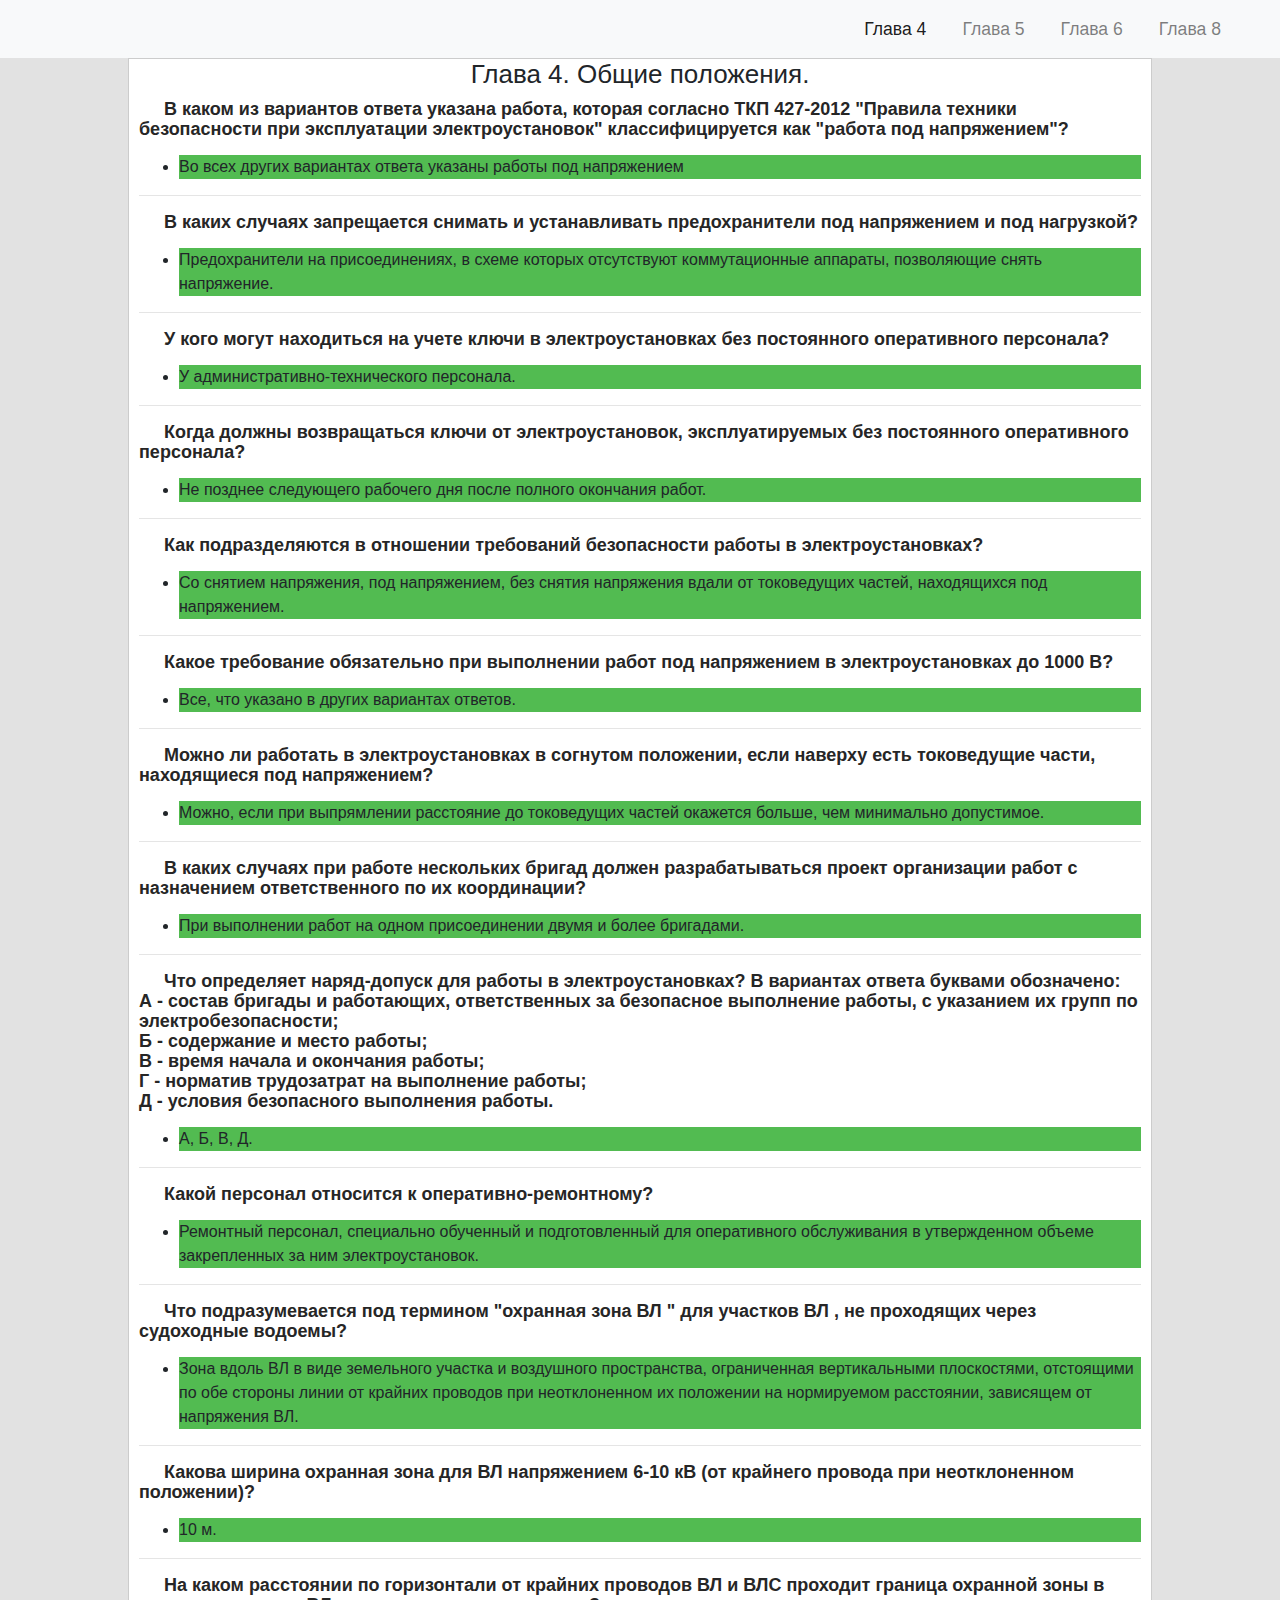
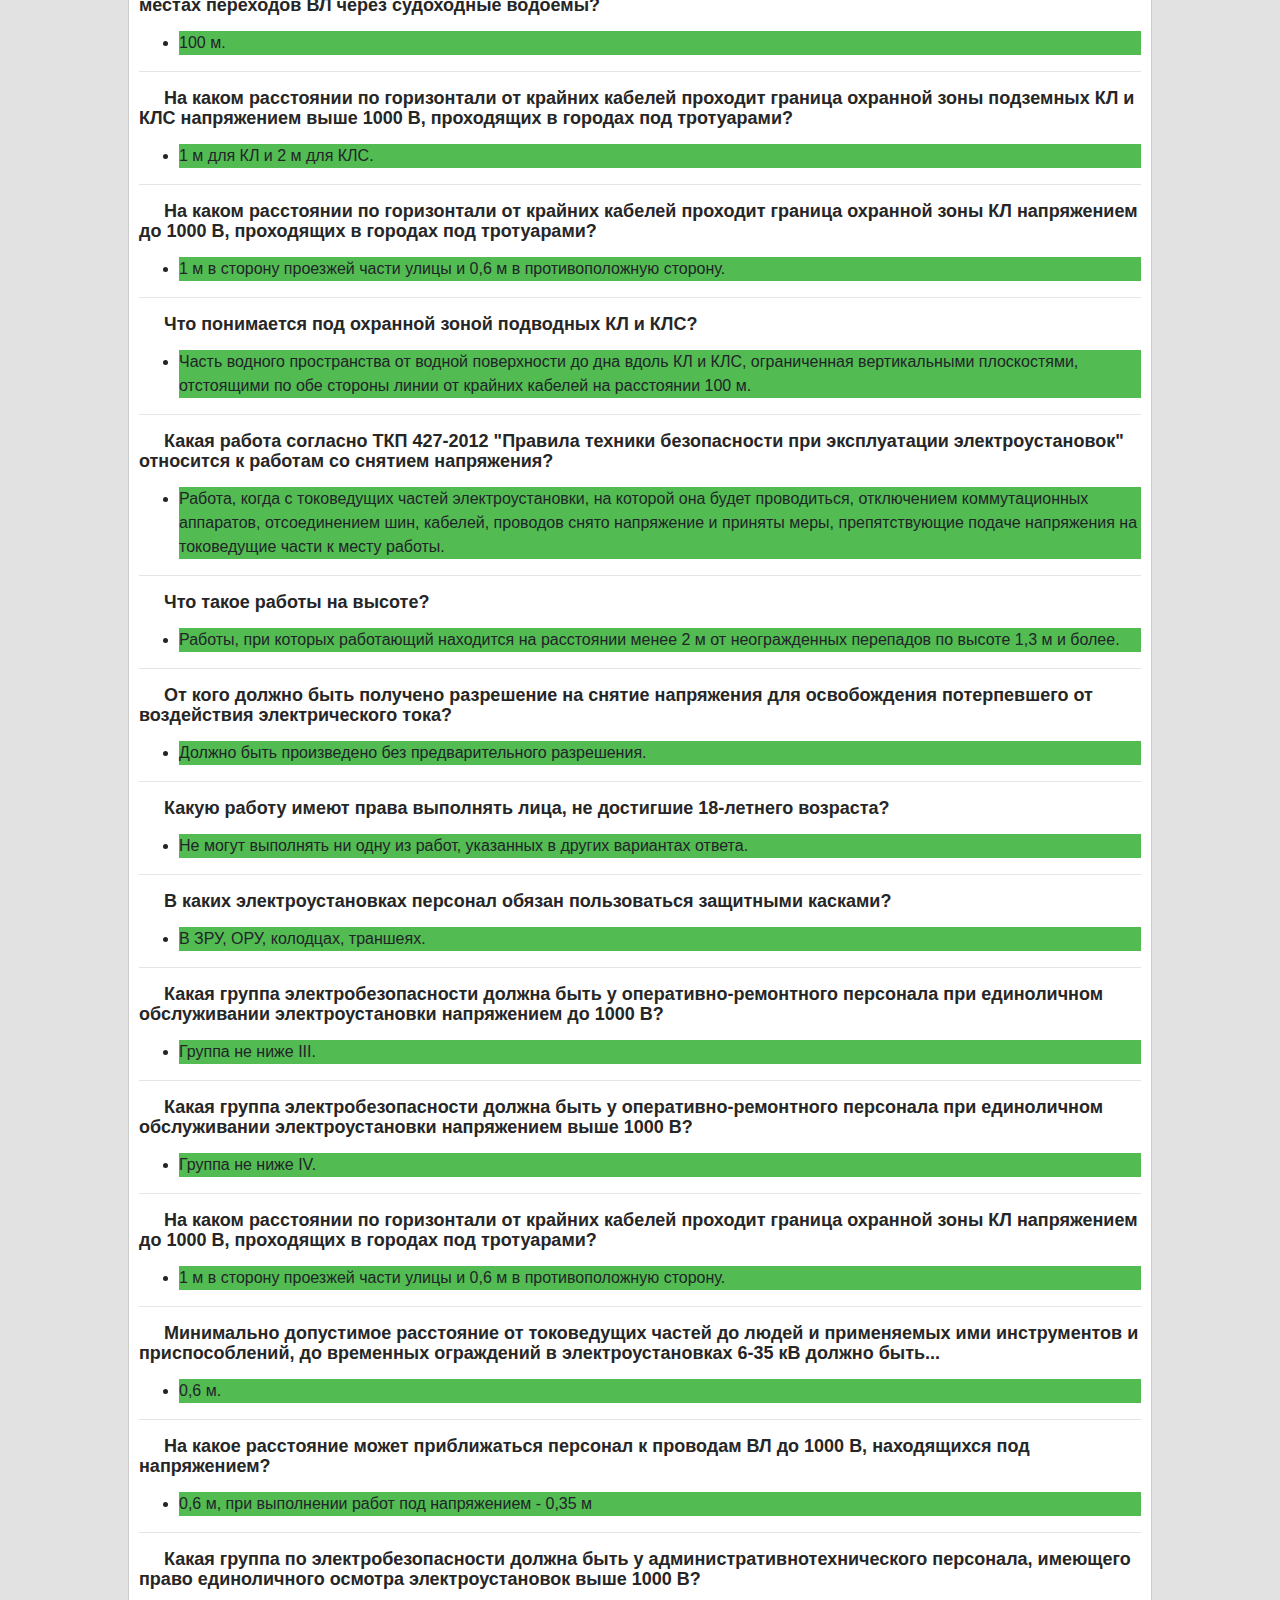
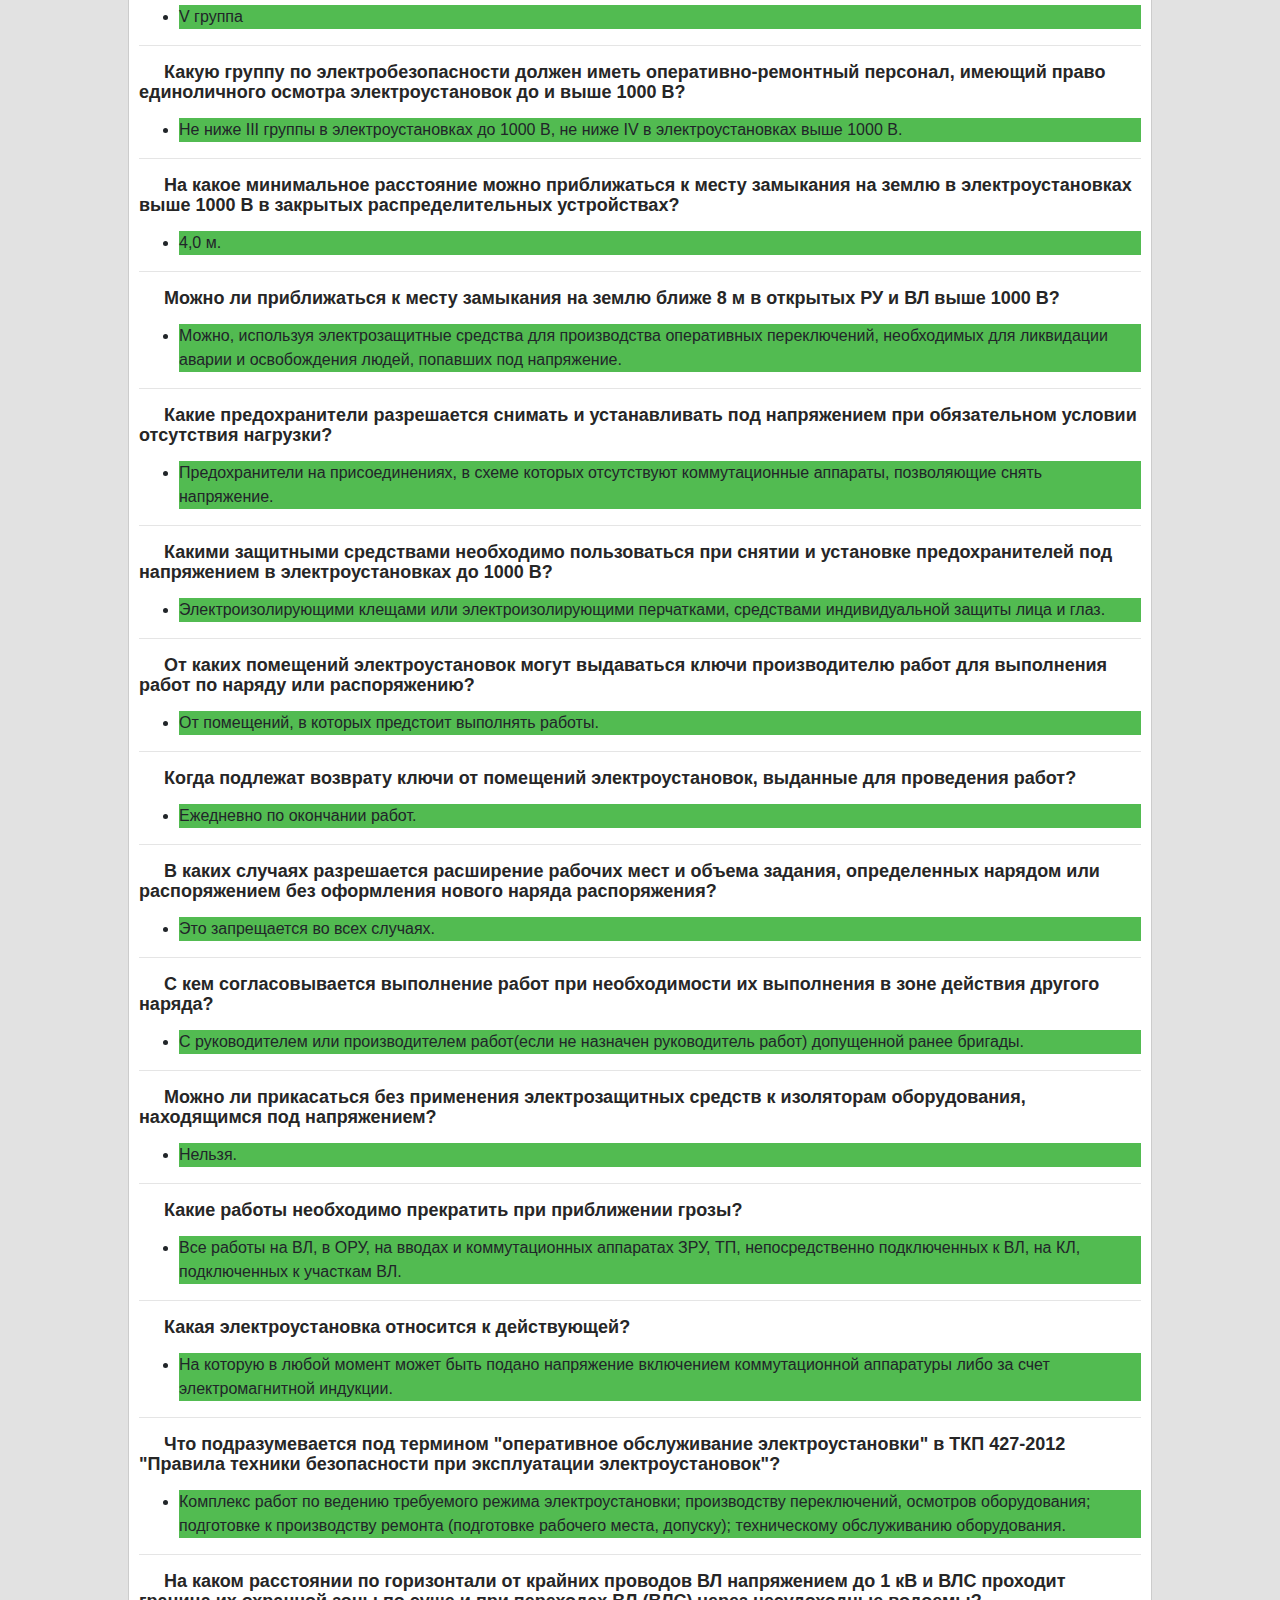
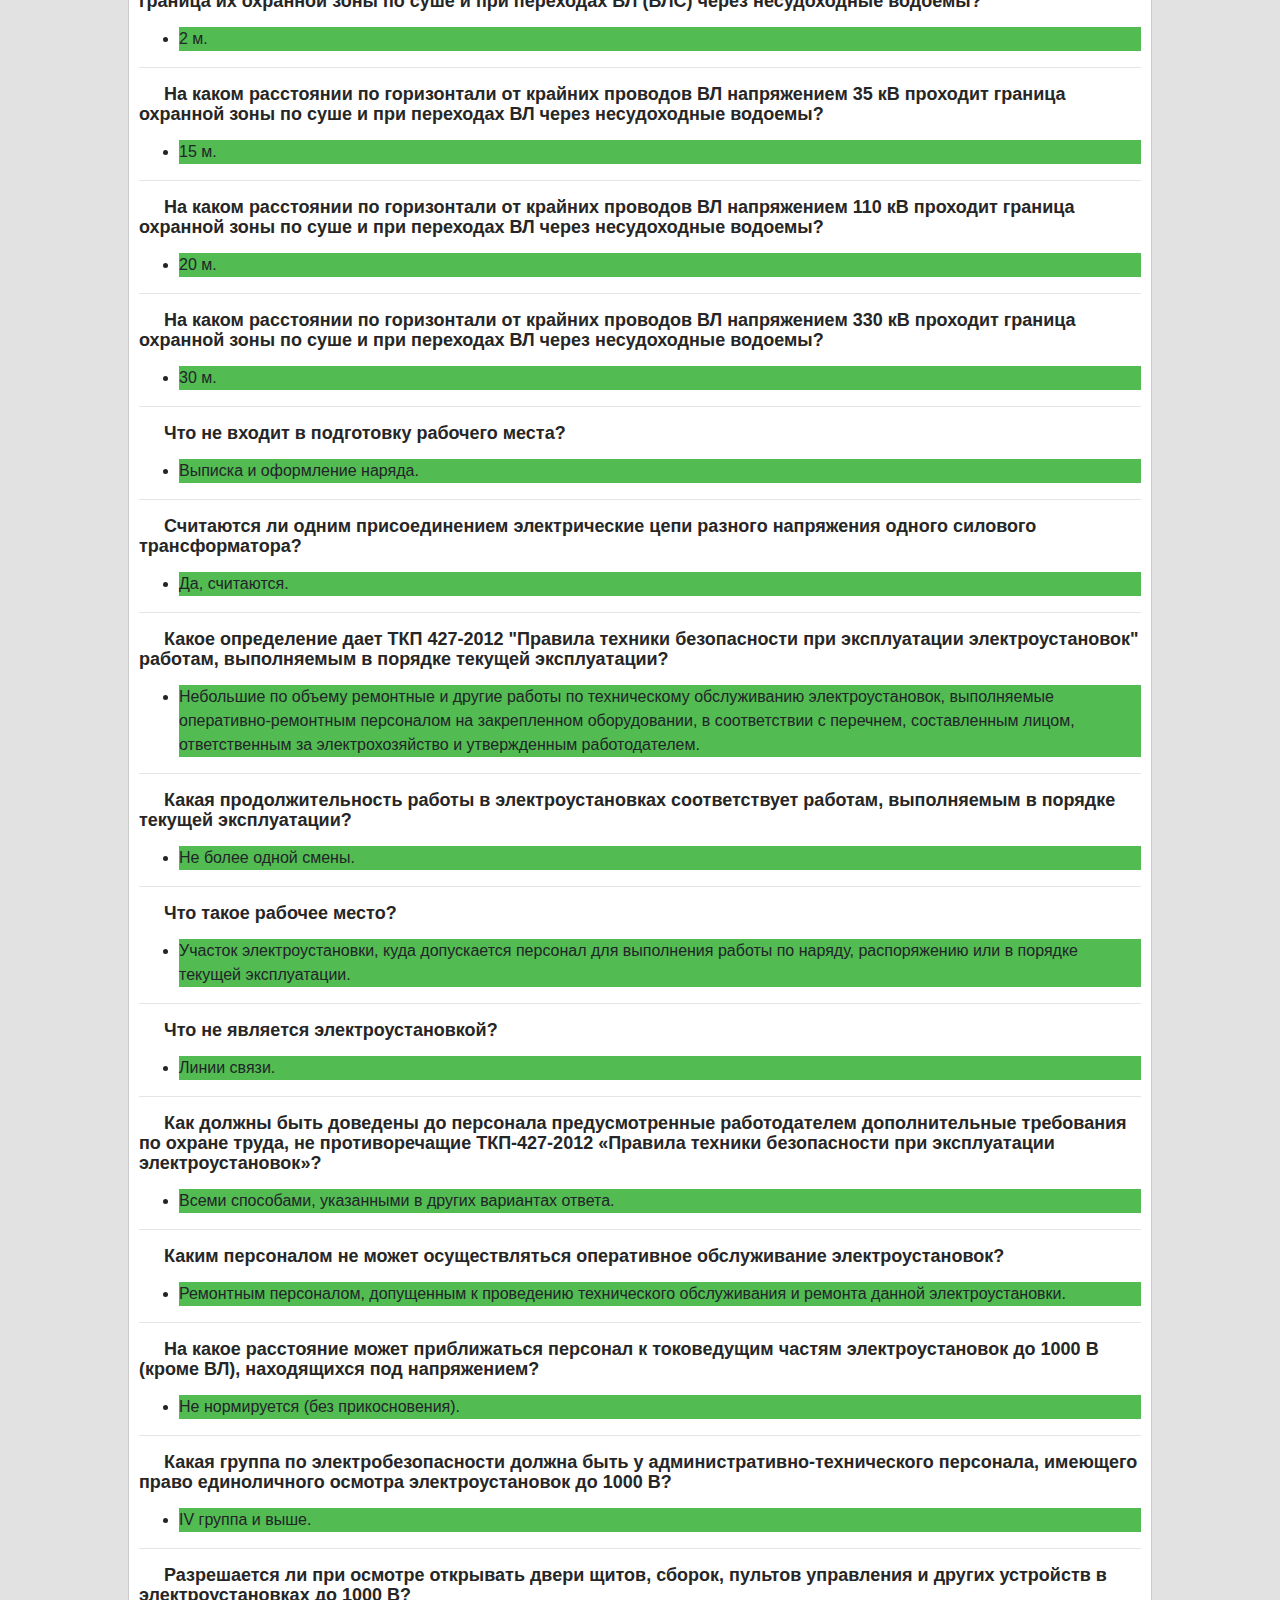
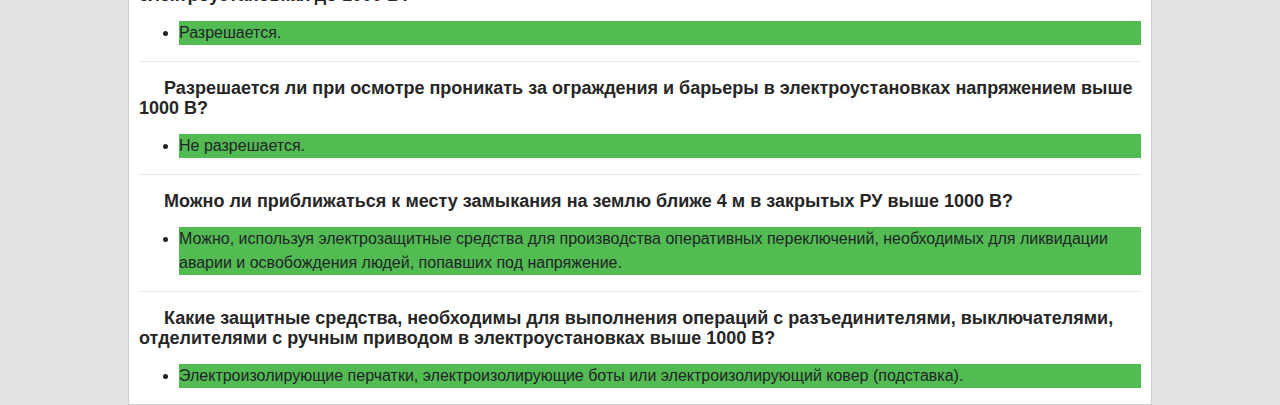
==== index.html @ 322449b3 "add html pages and stylesheets" ====
<!DOCTYPE html>
<html lang="ru">
<head>
  <meta charset="UTF-8">
  <meta name="viewport" content="width=device-width, initial-scale=1.0">
  <meta http-equiv="X-UA-Compatible" content="ie=edge">
  <link rel="stylesheet" href="https://stackpath.bootstrapcdn.com/bootstrap/4.4.1/css/bootstrap.min.css">
  <script src="https://code.jquery.com/jquery-3.4.1.slim.min.js" integrity="sha384-J6qa4849blE2+poT4WnyKhv5vZF5SrPo0iEjwBvKU7imGFAV0wwj1yYfoRSJoZ+n" crossorigin="anonymous"></script>
  <script src="https://cdn.jsdelivr.net/npm/popper.js@1.16.0/dist/umd/popper.min.js" integrity="sha384-Q6E9RHvbIyZFJoft+2mJbHaEWldlvI9IOYy5n3zV9zzTtmI3UksdQRVvoxMfooAo" crossorigin="anonymous"></script>
  <script src="https://stackpath.bootstrapcdn.com/bootstrap/4.4.1/js/bootstrap.min.js" integrity="sha384-wfSDF2E50Y2D1uUdj0O3uMBJnjuUD4Ih7YwaYd1iqfktj0Uod8GCExl3Og8ifwB6" crossorigin="anonymous"></script>
  <link rel="stylesheet" href="style.css" type="text/css">
  <title>ТКП-427</title>
</head>
<body>
  <nav class="navbar navbar-expand-lg navbar-light bg-light sticky-top">
    <div class="container-fluid">
      <button class="navbar-toggler" type="button" data-toggle="collapse" data-target="#navbarResponsive">
        <span class="navbar-toggler-icon"></span>
      </button>
      <div class="collapse navbar-collapse" id="navbarResponsive">
        <ul class="navbar-nav ml-auto">
          <li class="nav-item">
            <a href="index.html" class="nav-link active">Глава 4</a>
          </li>
          <li class="nav-item">
            <a href="tkp_5.html" class="nav-link">Глава 5</a>
          </li>
          <li class="nav-item">
            <a href="tkp_6.html" class="nav-link">Глава 6</a>
          </li> 
          <li class="nav-item">
            <a href="tkp_8.html" class="nav-link">Глава 8</a>
          </li>                           
        </ul>
      </div>
    </div>
  </nav>
  <title>ТКП-427</title>
</head>
<body>
  <div class="body">
    <h2>Глава 4. Общие положения.</h2>
    <div class="question">
      <p>В каком из вариантов ответа указана работа, которая согласно ТКП 427-2012 "Правила техники безопасности при эксплуатации электроустановок" классифицируется как "работа под напряжением"?</p>
      <ul>
        <li class='true_answer'>Во всех других вариантах ответа указаны работы под напряжением</li>
      </ul>
    </div>
    <hr>
    <div class="question">
      <p>В каких случаях запрещается снимать и устанавливать предохранители под напряжением и под нагрузкой?</p>
      <ul>
        <li class='true_answer'>Предохранители на присоединениях, в схеме которых отсутствуют коммутационные аппараты, позволяющие снять напряжение.</li>
      </ul>
    </div>
    <hr>
    <div class="question">
      <p>У кого могут находиться на учете ключи в электроустановках без постоянного оперативного персонала?</p>
      <ul>
        <li class='true_answer'>У административно-технического персонала.</li>
      </ul>
    </div>
    <hr>
    <div class="question">
      <p>Когда должны возвращаться ключи от электроустановок, эксплуатируемых без постоянного оперативного персонала?</p>
      <ul>
        <li class='true_answer'>Не позднее следующего рабочего дня после полного окончания работ.</li>
      </ul>
    </div>
    <hr>
    <div class="question">
      <p>Как подразделяются в отношении требований безопасности работы в электроустановках?</p>
      <ul>
        <li class='true_answer'>Со снятием напряжения, под напряжением, без снятия напряжения вдали от токоведущих частей, находящихся под напряжением.</li>
      </ul>
    </div>
    <hr>
    <div class="question">
      <p>Какое требование обязательно при выполнении работ под напряжением в электроустановках до 1000 В?</p>
      <ul>
        <li class='true_answer'>Все, что указано в других вариантах ответов.</li>
      </ul>
    </div>
    <hr>
    <div class="question">
      <p>Можно ли работать в электроустановках в согнутом положении, если наверху есть токоведущие части, находящиеся под напряжением?</p>
      <ul>
        <li class='true_answer'>Можно, если при выпрямлении расстояние до токоведущих частей окажется больше, чем минимально допустимое.</li>
      </ul>
    </div>
    <hr>
    <div class="question">
      <p>В каких случаях при работе нескольких бригад должен разрабатываться проект организации работ с назначением ответственного по их координации?</p>
      <ul>
        <li class='true_answer'>При выполнении работ на одном присоединении двумя и более бригадами.</li>
      </ul>
    </div>
    <hr>
    <div class="question">
      <p>Что определяет наряд-допуск для работы в электроустановках?
В вариантах ответа буквами обозначено: <br>А - состав бригады и работающих, ответственных за безопасное выполнение работы, с указанием их групп по электробезопасности; <br>Б - содержание и место работы; <br>В - время начала и окончания работы; <br>Г - норматив трудозатрат на выполнение работы; <br>Д - условия безопасного выполнения работы.</p>
      <ul>
        <li class='true_answer'>А, Б, В, Д.</li>
      </ul>
    </div>
    <hr>
    <div class="question">
      <p>Какой персонал относится к оперативно-ремонтному?</p>
      <ul>
        <li class='true_answer'>Ремонтный персонал, специально обученный и подготовленный для оперативного обслуживания в утвержденном объеме закрепленных за ним электроустановок.</li>
      </ul>
    </div>
    <hr>
    <div class="question">
      <p>Что подразумевается под термином "охранная зона ВЛ " для участков ВЛ , не проходящих через судоходные водоемы?</p>
      <ul>
        <li class='true_answer'>Зона вдоль ВЛ в виде земельного участка и воздушного пространства, ограниченная вертикальными плоскостями, отстоящими по обе стороны линии от крайних проводов при неотклоненном их положении на нормируемом расстоянии, зависящем от напряжения ВЛ.</li>
      </ul>
    </div>
    <hr>
    <div class="question">
      <p>Какова ширина охранная зона для ВЛ напряжением 6-10 кВ (от крайнего провода при неотклоненном положении)?</p>
      <ul>
        <li class='true_answer'>10 м.</li>
      </ul>
    </div>
    <hr>
    <div class="question">
      <p>На каком расстоянии по горизонтали от крайних проводов ВЛ и ВЛС проходит граница охранной зоны в местах переходов ВЛ через судоходные водоемы?</p>
      <ul>
        <li class='true_answer'>100 м.</li>
      </ul>
    </div>
    <hr>
    <div class="question">
      <p>На каком расстоянии по горизонтали от крайних кабелей проходит граница охранной зоны подземных КЛ и КЛС напряжением выше 1000 В, проходящих в городах под тротуарами?</p>
      <ul>
        <li class='true_answer'>1 м для КЛ и 2 м для КЛС.</li>
      </ul>
    </div>
    <hr>
    <div class="question">
      <p>На каком расстоянии по горизонтали от крайних кабелей проходит граница охранной зоны КЛ напряжением до 1000 В, проходящих в городах под тротуарами?</p>
      <ul>
        <li class='true_answer'>1 м в сторону проезжей части улицы и 0,6 м в противоположную сторону.</li>
      </ul>
    </div>
    <hr>
    <div class="question">
      <p>Что понимается под охранной зоной подводных КЛ и КЛС?</p>
      <ul>
        <li class='true_answer'>Часть водного пространства от водной поверхности до дна вдоль КЛ и КЛС, ограниченная вертикальными плоскостями, отстоящими по обе стороны линии от крайних кабелей на расстоянии 100 м.</li>
      </ul>
    </div>
    <hr>
    <div class="question">
      <p>Какая работа согласно ТКП 427-2012 "Правила техники безопасности при эксплуатации электроустановок" относится к работам со снятием напряжения?</p>
      <ul>
        <li class='true_answer'>Работа, когда с токоведущих частей электроустановки, на которой она будет проводиться, отключением коммутационных аппаратов, отсоединением шин, кабелей, проводов снято напряжение и приняты меры, препятствующие подаче напряжения на токоведущие части к месту работы.</li>
      </ul>
    </div>
    <hr>
    <div class="question">
      <p>Что такое работы на высоте?</p>
      <ul>
        <li class='true_answer'>Работы, при которых работающий находится на расстоянии менее 2 м от неогражденных перепадов по высоте 1,3 м и более.</li>
      </ul>
    </div>
    <hr>
    <div class="question">
      <p>От кого должно быть получено разрешение на снятие напряжения для освобождения потерпевшего от воздействия электрического тока?</p>
      <ul>
        <li class='true_answer'>Должно быть произведено без предварительного разрешения.</li>
      </ul>
    </div>
    <hr>
    <div class="question">
      <p>Какую работу имеют права выполнять лица, не достигшие 18-летнего возраста?</p>
      <ul>
        <li class='true_answer'>Не могут выполнять ни одну из работ, указанных в других вариантах ответа.</li>
      </ul>
    </div>
    <hr>
    <div class="question">
      <p>В каких электроустановках персонал обязан пользоваться защитными касками?</p>
      <ul>
        <li class='true_answer'>В ЗРУ, ОРУ, колодцах, траншеях.</li>
      </ul>
    </div>
    <hr>
    <div class="question">
      <p>Какая группа электробезопасности должна быть у оперативно-ремонтного персонала при единоличном обслуживании электроустановки напряжением до 1000 В?</p>
      <ul>
        <li class='true_answer'>Группа не ниже III.</li>
      </ul>
    </div>
    <hr>
    <div class="question">
      <p>Какая группа электробезопасности должна быть у оперативно-ремонтного персонала при единоличном обслуживании электроустановки напряжением выше 1000 В?</p>
      <ul>
        <li class='true_answer'>Группа не ниже IV.</li>
      </ul>
    </div>
    <hr>
    <div class="question">
      <p>На каком расстоянии по горизонтали от крайних кабелей проходит граница охранной зоны КЛ напряжением до 1000 В, проходящих в городах под тротуарами?</p>
      <ul>
        <li class='true_answer'>1 м в сторону проезжей части улицы и 0,6 м в противоположную сторону.</li>
      </ul>
    </div>
    <hr>
    <div class="question">
      <p>Минимально допустимое расстояние от токоведущих частей до людей и применяемых ими инструментов и приспособлений, до временных ограждений в электроустановках 6-35 кВ должно быть...</p>
      <ul>
        <li class='true_answer'>0,6 м.</li>
      </ul>
    </div>
    <hr>
    <div class="question">
      <p>На какое расстояние может приближаться персонал к проводам ВЛ до 1000 В, находящихся под напряжением?</p>
      <ul>
        <li class='true_answer'>0,6 м, при выполнении работ под напряжением - 0,35 м</li>
      </ul>
    </div>
    <hr>
    <div class="question">
      <p>Какая группа по электробезопасности должна быть у административнотехнического персонала, имеющего право единоличного осмотра электроустановок выше 1000 В?</p>
      <ul>
        <li class='true_answer'>V группа</li>
      </ul>
    </div>
    <hr>
    <div class="question">
      <p>Какую группу по электробезопасности должен иметь оперативно-ремонтный персонал, имеющий право единоличного осмотра электроустановок до и выше 1000 В?</p>
      <ul>
        <li class='true_answer'>Не ниже III группы в электроустановках до 1000 В, не ниже IV в электроустановках выше 1000 В.</li>
      </ul>
    </div>
    <hr>
    <div class="question">
      <p>На какое минимальное расстояние можно приближаться к месту замыкания на землю в электроустановках выше 1000 В в закрытых распределительных устройствах?</p>
      <ul>
        <li class='true_answer'>4,0 м.</li>
      </ul>
    </div>
    <hr>
    <div class="question">
      <p>Можно ли приближаться к месту замыкания на землю ближе 8 м в открытых РУ и ВЛ выше 1000 В?</p>
      <ul>
        <li class='true_answer'>Можно, используя электрозащитные средства для производства оперативных переключений, необходимых для ликвидации аварии и освобождения людей, попавших под напряжение.</li>
      </ul>
    </div>
    <hr>
    <div class="question">
      <p>Какие предохранители разрешается снимать и устанавливать под напряжением при обязательном условии отсутствия нагрузки?</p>
      <ul>
        <li class='true_answer'>Предохранители на присоединениях, в схеме которых отсутствуют коммутационные аппараты, позволяющие снять напряжение.</li>
      </ul>
    </div>
    <hr>
    <div class="question">
      <p>Какими защитными средствами необходимо пользоваться при снятии и установке предохранителей под напряжением в электроустановках до 1000 В?</p>
      <ul>
        <li class='true_answer'>Электроизолирующими клещами или электроизолирующими перчатками, средствами индивидуальной защиты лица и глаз.</li>
      </ul>
    </div>
    <hr>
    <div class="question">
      <p>От каких помещений электроустановок могут выдаваться ключи производителю работ для выполнения работ по наряду или распоряжению?</p>
      <ul>
        <li class='true_answer'>От помещений, в которых предстоит выполнять работы.</li>
      </ul>
    </div>
    <hr>
    <div class="question">
      <p>Когда подлежат возврату ключи от помещений электроустановок, выданные для проведения работ?</p>
      <ul>
        <li class='true_answer'>Ежедневно по окончании работ.</li>
      </ul>
    </div>
    <hr>
    <div class="question">
      <p>В каких случаях разрешается расширение рабочих мест и объема задания, определенных нарядом или распоряжением без оформления нового наряда распоряжения?</p>
      <ul>
        <li class='true_answer'>Это запрещается во всех случаях.</li>
      </ul>
    </div>
    <hr>
    <div class="question">
      <p>С кем согласовывается выполнение работ при необходимости их выполнения в зоне действия другого наряда?</p>
      <ul>
        <li class='true_answer'>С руководителем или производителем работ(если не назначен руководитель работ) допущенной ранее бригады.</li>
      </ul>
    </div>
    <hr>
    <div class="question">
      <p>Можно ли прикасаться без применения электрозащитных средств к изоляторам оборудования, находящимся под напряжением?</p>
      <ul>
        <li class='true_answer'>Нельзя.</li>
      </ul>
    </div>
    <hr>
    <div class="question">
      <p>Какие работы необходимо прекратить при приближении грозы?</p>
      <ul>
        <li class='true_answer'>Все работы на ВЛ, в ОРУ, на вводах и коммутационных аппаратах ЗРУ, ТП, непосредственно подключенных к ВЛ, на КЛ, подключенных к участкам ВЛ.</li>
      </ul>
    </div>
    <hr>
    <div class="question">
      <p>Какая электроустановка относится к действующей?</p>
      <ul>
        <li class='true_answer'>На которую в любой момент может быть подано напряжение включением коммутационной аппаратуры либо за счет электромагнитной индукции.</li>
      </ul>
    </div>
    <hr>
    <div class="question">
      <p>Что подразумевается под термином "оперативное обслуживание электроустановки" в ТКП 427-2012 "Правила техники безопасности при эксплуатации электроустановок"?</p>
      <ul>
        <li class='true_answer'>Комплекс работ по ведению требуемого режима электроустановки; производству переключений, осмотров оборудования; подготовке к производству ремонта (подготовке рабочего места, допуску); техническому обслуживанию оборудования.</li>
      </ul>
    </div>
    <hr>
    <div class="question">
      <p>На каком расстоянии по горизонтали от крайних проводов ВЛ напряжением до 1 кВ и ВЛС проходит граница их охранной зоны по суше и при переходах ВЛ (ВЛС) через несудоходные водоемы?</p>
      <ul>
        <li class='true_answer'>2 м.</li>
      </ul>
    </div>
    <hr>
    <div class="question">
      <p>На каком расстоянии по горизонтали от крайних проводов ВЛ напряжением 35 кВ проходит граница охранной зоны по суше и при переходах ВЛ через несудоходные водоемы?</p>
      <ul>
        <li class='true_answer'>15 м.</li>
      </ul>
    </div>
    <hr>
    <div class="question">
      <p>На каком расстоянии по горизонтали от крайних проводов ВЛ напряжением 110 кВ проходит граница охранной зоны по суше и при переходах ВЛ через несудоходные водоемы?</p>
      <ul>
        <li class='true_answer'>20 м.</li>
      </ul>
    </div>
    <hr>
        <div class="question">
      <p>На каком расстоянии по горизонтали от крайних проводов ВЛ напряжением 330 кВ проходит граница охранной зоны по суше и при переходах ВЛ через несудоходные водоемы?</p>
      <ul>
        <li class='true_answer'>30 м.</li>
      </ul>
    </div>
    <hr>
        <div class="question">
      <p>Что не входит в подготовку рабочего места?</p>
      <ul>
        <li class='true_answer'>Выписка и оформление наряда.</li>
      </ul>
    </div>
    <hr>
        <div class="question">
      <p>Считаются ли одним присоединением электрические цепи разного напряжения одного силового трансформатора?</p>
      <ul>
        <li class='true_answer'>Да, считаются.</li>
      </ul>
    </div>
    <hr>
        <div class="question">
      <p>Какое определение дает ТКП 427-2012 "Правила техники безопасности при эксплуатации электроустановок" работам, выполняемым в порядке текущей эксплуатации?</p>
      <ul>
        <li class='true_answer'>Небольшие по объему ремонтные и другие работы по техническому обслуживанию электроустановок, выполняемые оперативно-ремонтным персоналом на закрепленном оборудовании, в соответствии с перечнем, составленным лицом, ответственным за электрохозяйство и утвержденным работодателем.</li>
      </ul>
    </div>
    <hr>
        <div class="question">
      <p>Какая продолжительность работы в электроустановках соответствует работам, выполняемым в порядке текущей эксплуатации?</p>
      <ul>
        <li class='true_answer'>Не более одной смены.</li>
      </ul>
    </div>
    <hr>
        <div class="question">
      <p>Что такое рабочее место?</p>
      <ul>
        <li class='true_answer'>Участок электроустановки, куда допускается персонал для выполнения работы по наряду, распоряжению или в порядке текущей эксплуатации.</li>
      </ul>
    </div>
    <hr>
        <div class="question">
      <p>Что не является электроустановкой?</p>
      <ul>
        <li class='true_answer'>Линии связи.</li>
      </ul>
    </div>
    <hr>
        <div class="question">
      <p>Как должны быть доведены до персонала предусмотренные работодателем дополнительные требования по охране труда, не противоречащие ТКП-427-2012 «Правила техники безопасности при эксплуатации электроустановок»?</p>
      <ul>
        <li class='true_answer'>Всеми способами, указанными в других вариантах ответа.</li>
      </ul>
    </div>
    <hr>
        <div class="question">
      <p>Каким персоналом не может осуществляться оперативное обслуживание электроустановок?</p>
      <ul>
        <li class='true_answer'>Ремонтным персоналом, допущенным к проведению технического обслуживания и ремонта данной электроустановки.</li>
      </ul>
    </div>
    <hr>
        <div class="question">
      <p>На какое расстояние может приближаться персонал к токоведущим частям электроустановок до 1000 В (кроме ВЛ), находящихся под напряжением?</p>
      <ul>
        <li class='true_answer'>Не нормируется (без прикосновения).</li>
      </ul>
    </div>
    <hr>
        <div class="question">
      <p>Какая группа по электробезопасности должна быть у административно-технического персонала, имеющего право единоличного осмотра электроустановок до 1000 В?</p>
      <ul>
        <li class='true_answer'>IV группа и выше.</li>
      </ul>
    </div>
    <hr>
        <div class="question">
      <p>Разрешается ли при осмотре открывать двери щитов, сборок, пультов управления и других устройств в электроустановках до 1000 В?</p>
      <ul>
        <li class='true_answer'>Разрешается.</li>
      </ul>
    </div>
    <hr>
        <div class="question">
      <p>Разрешается ли при осмотре проникать за ограждения и барьеры в электроустановках напряжением выше 1000 В?</p>
      <ul>
        <li class='true_answer'>Не разрешается.</li>
      </ul>
    </div>
    <hr>
        <div class="question">
	      <p>Можно ли приближаться к месту замыкания на землю ближе 4 м в закрытых РУ выше 1000 В?</p>
	      <ul>
	        <li class='true_answer'>Можно, используя электрозащитные средства для производства оперативных переключений, необходимых для ликвидации аварии и освобождения людей, попавших под напряжение.</li>
	      </ul>
    	</div>
    <hr>
        <div class="question">
      <p>Какие защитные средства, необходимы для выполнения операций с разъединителями, выключателями, отделителями с ручным приводом в электроустановках выше 1000 В?</p>
      <ul>
        <li class='true_answer'>Электроизолирующие перчатки, электроизолирующие боты или электроизолирующий ковер (подставка).</li>
      </ul>
    	</div>
  </div>

</body>
</html>
---- style.css ----
body {
  font-family: Arial, Verdana, sans-serif;
  background-color: #e2e2e2;
}

.navbar-nav li {
  padding-right: 20px;
}

.nav-link {
  font-size: 1.1em !important
}

.body {
  width: 80%;
  padding: 0 10px;
  border: 1px solid #ccc;
  margin: 0 auto;
  background-color: #fff;
}

h2 {
  font-size: 26px;
  text-align: center;
}

p {
  color: #262626;
  font-size: 18px;
  font-weight: bold;
  text-indent: 25px;
  line-height: 20px;
 }

 li {
   font-size: 16px;
   line-height: 1.5;
 }

.true_answer {
  background-color: #52bb51;
}

p, li {
  text-align: left;
}
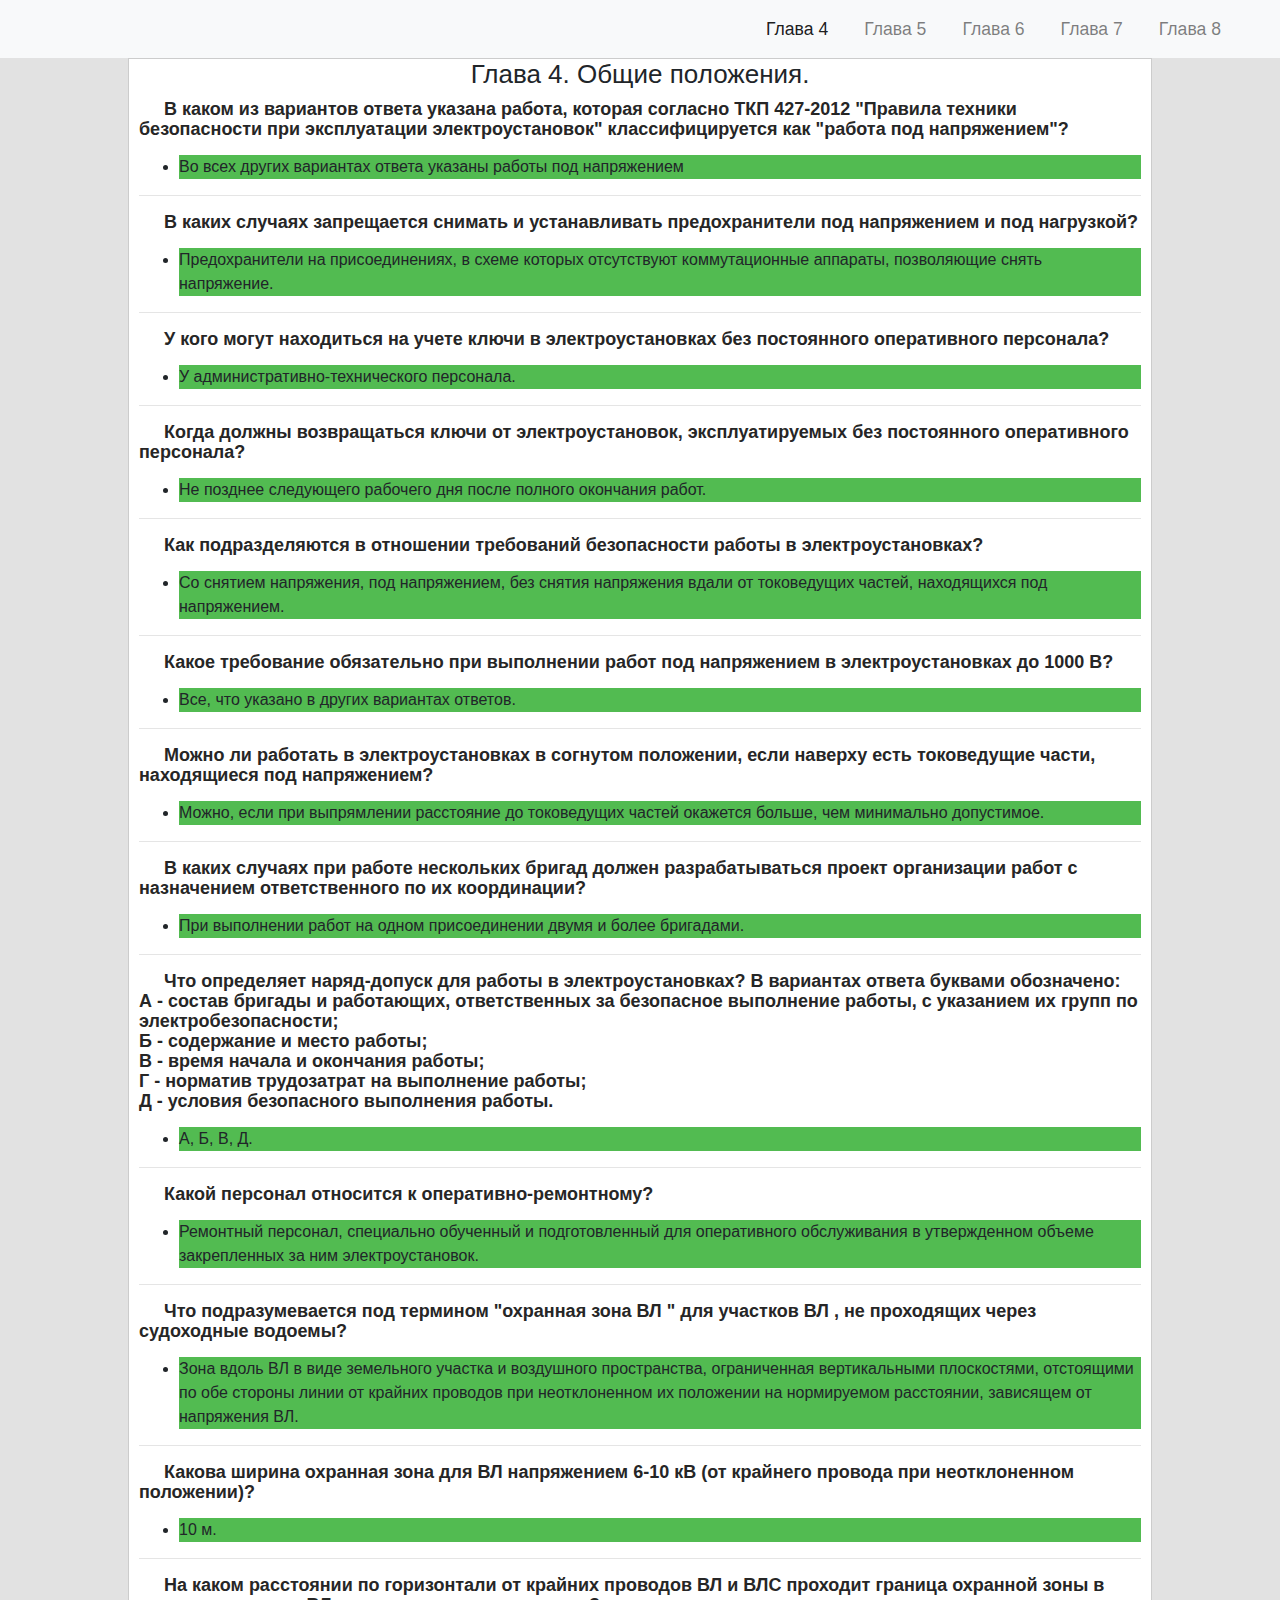
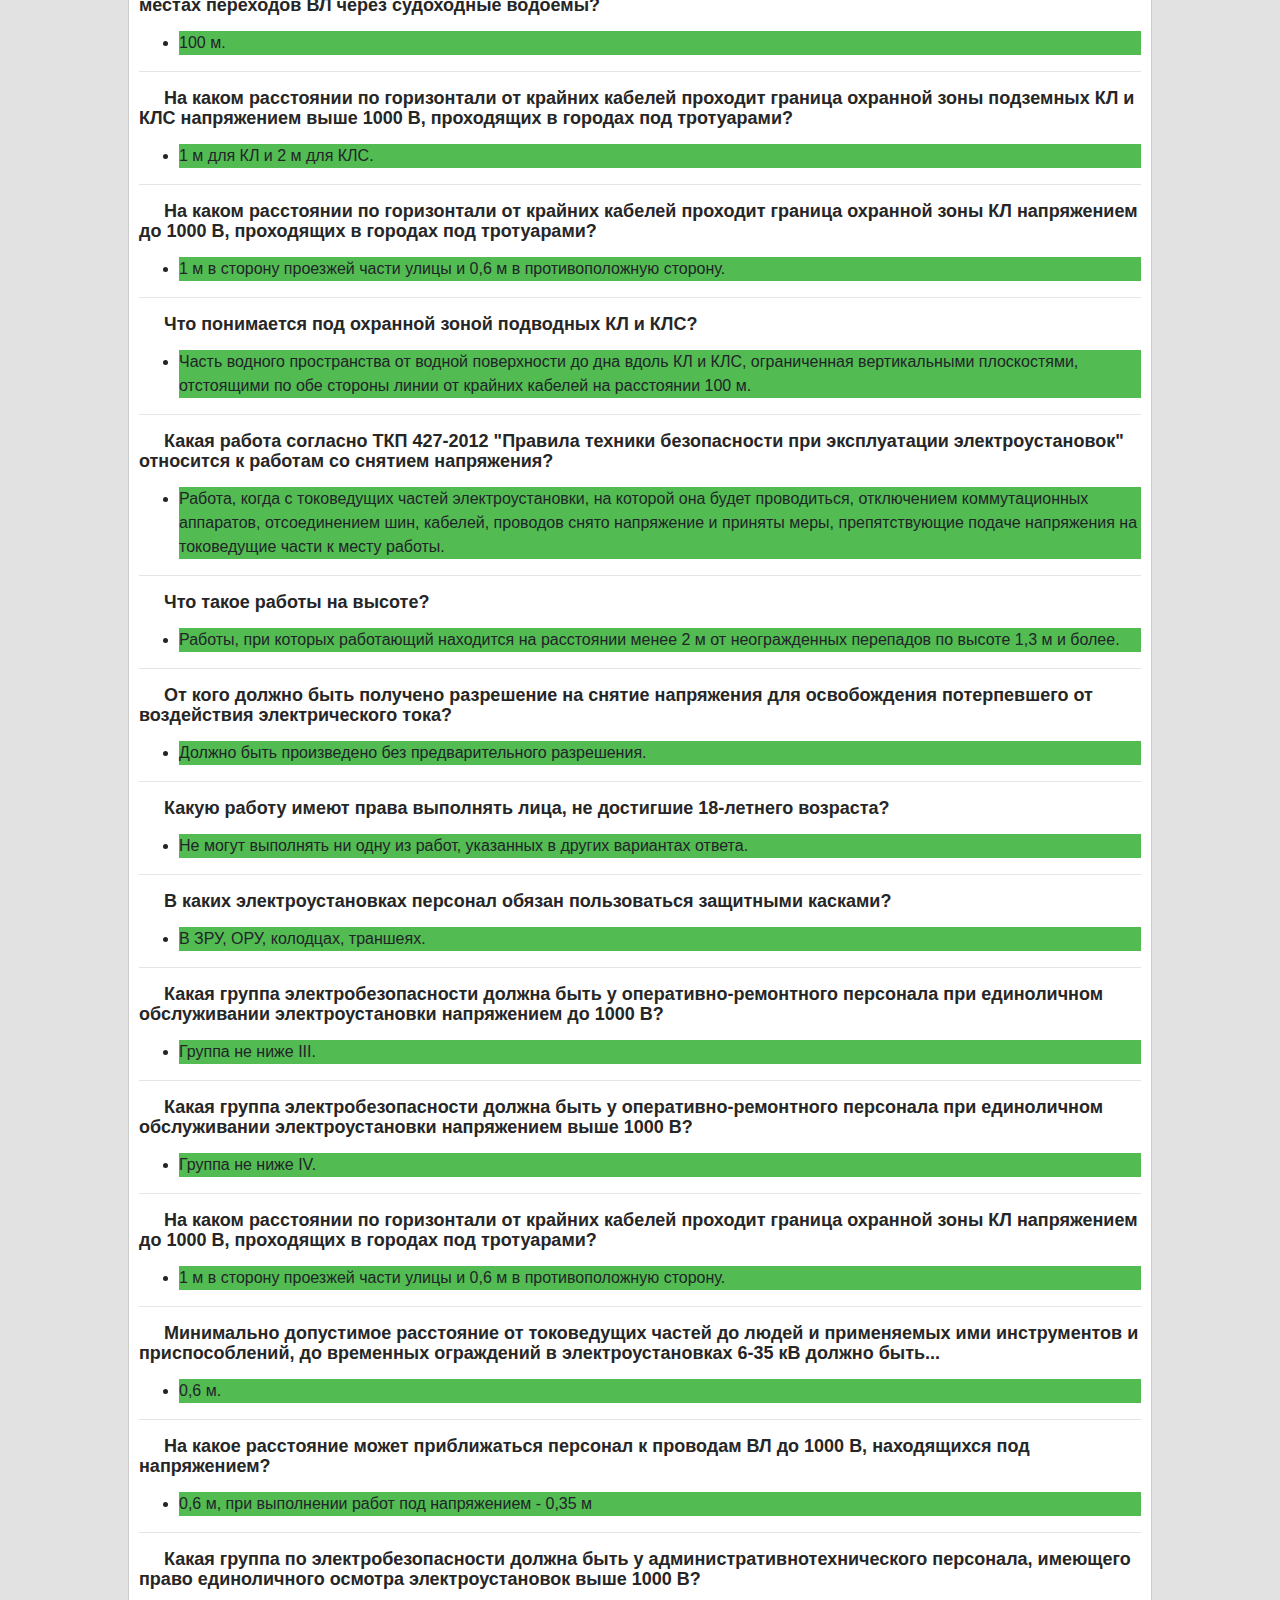
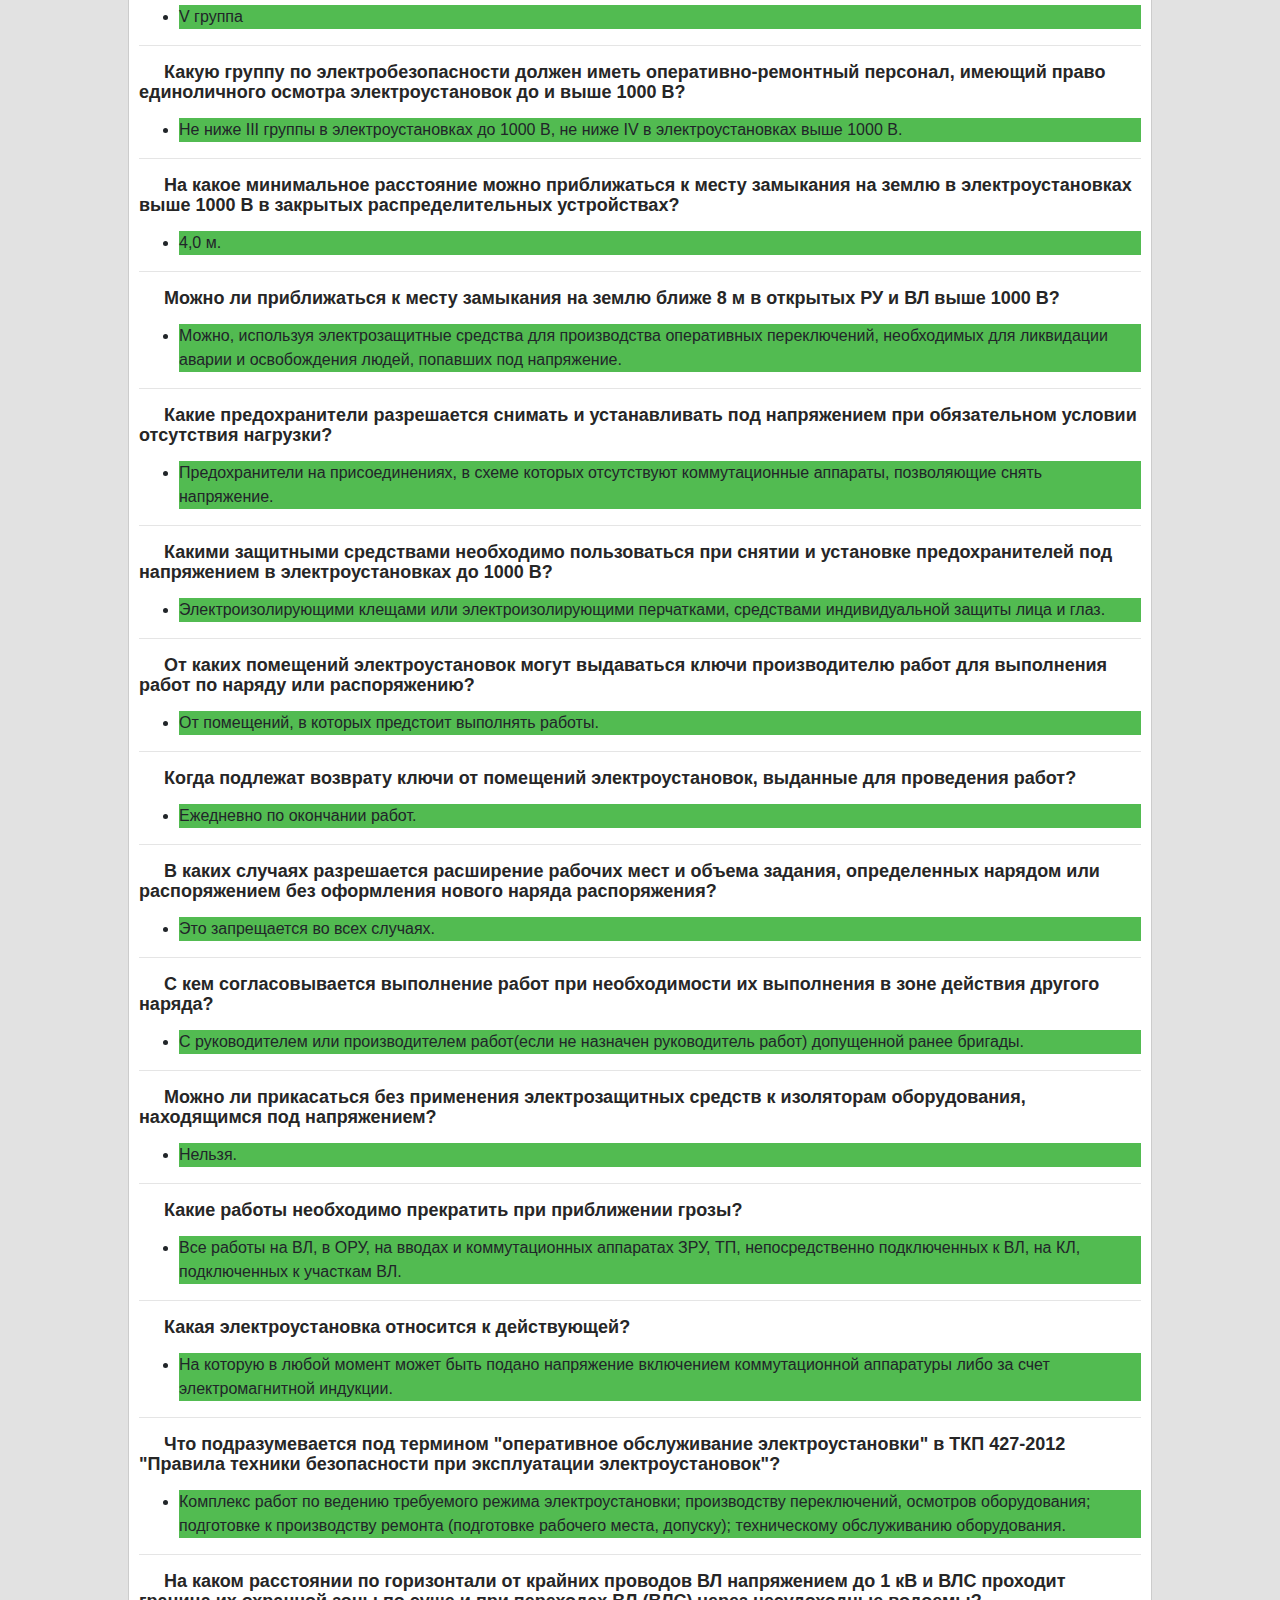
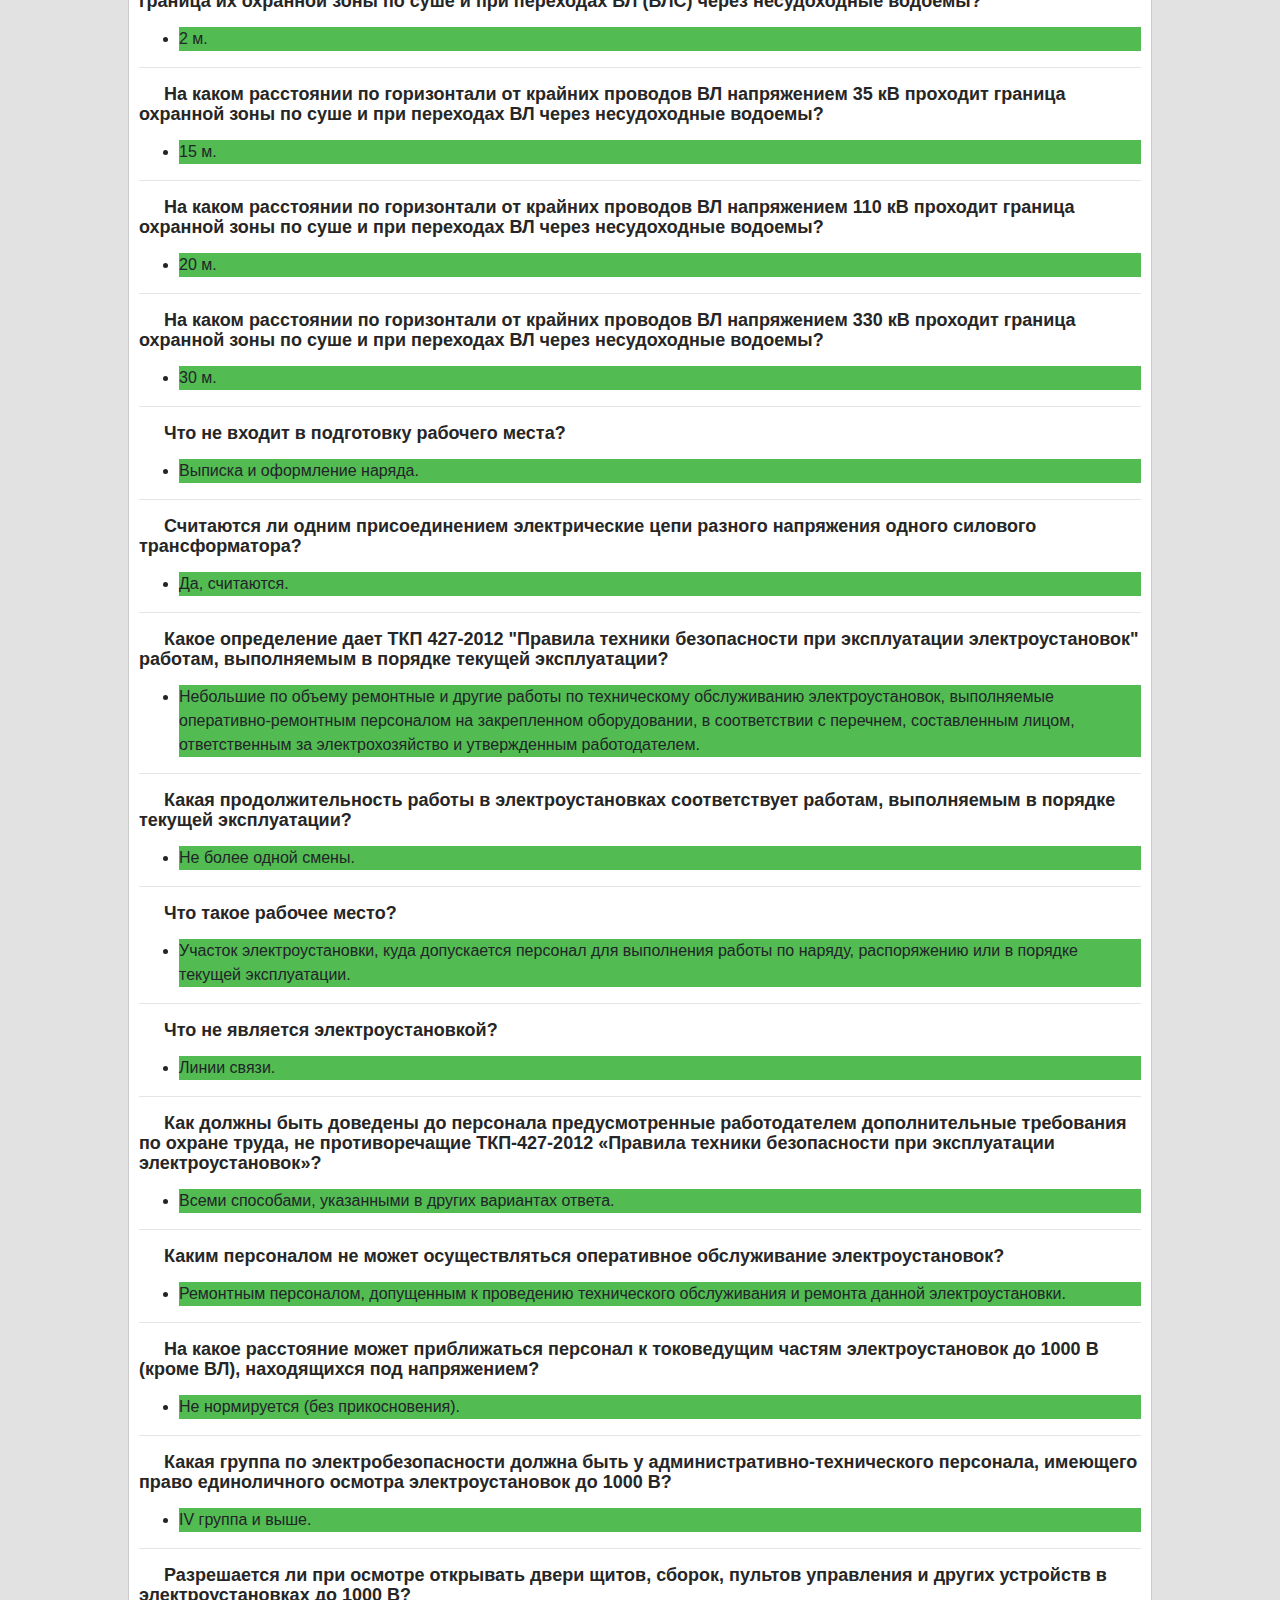
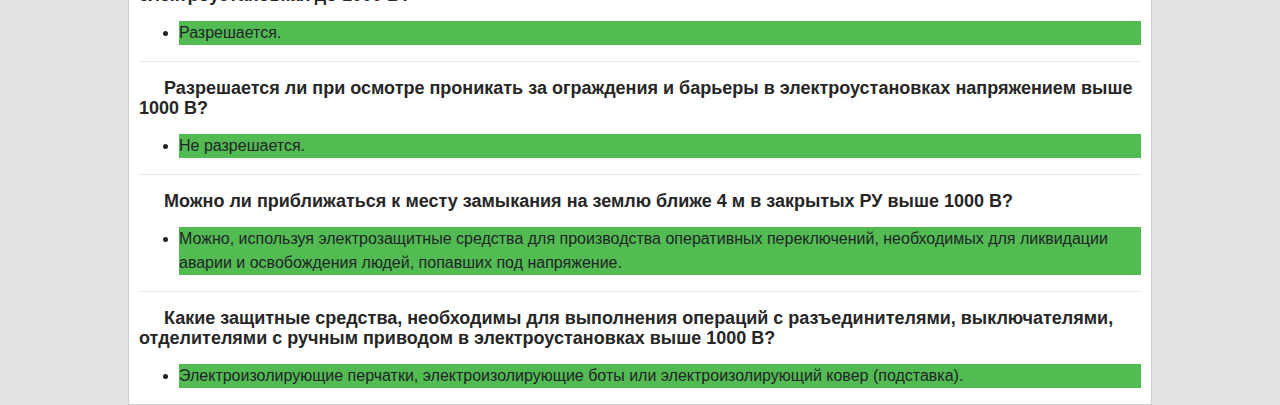
==== commit 0671f26e: "add link on page tkp_7.html" ====
--- a/index.html
+++ b/index.html
@@ -27,7 +27,10 @@
           </li>
           <li class="nav-item">
             <a href="tkp_6.html" class="nav-link">Глава 6</a>
-          </li> 
+          </li>
+          <li class="nav-item">
+            <a href="tkp_7.html" class="nav-link">Глава 7</a>
+          </li> 		
           <li class="nav-item">
             <a href="tkp_8.html" class="nav-link">Глава 8</a>
           </li>                           
